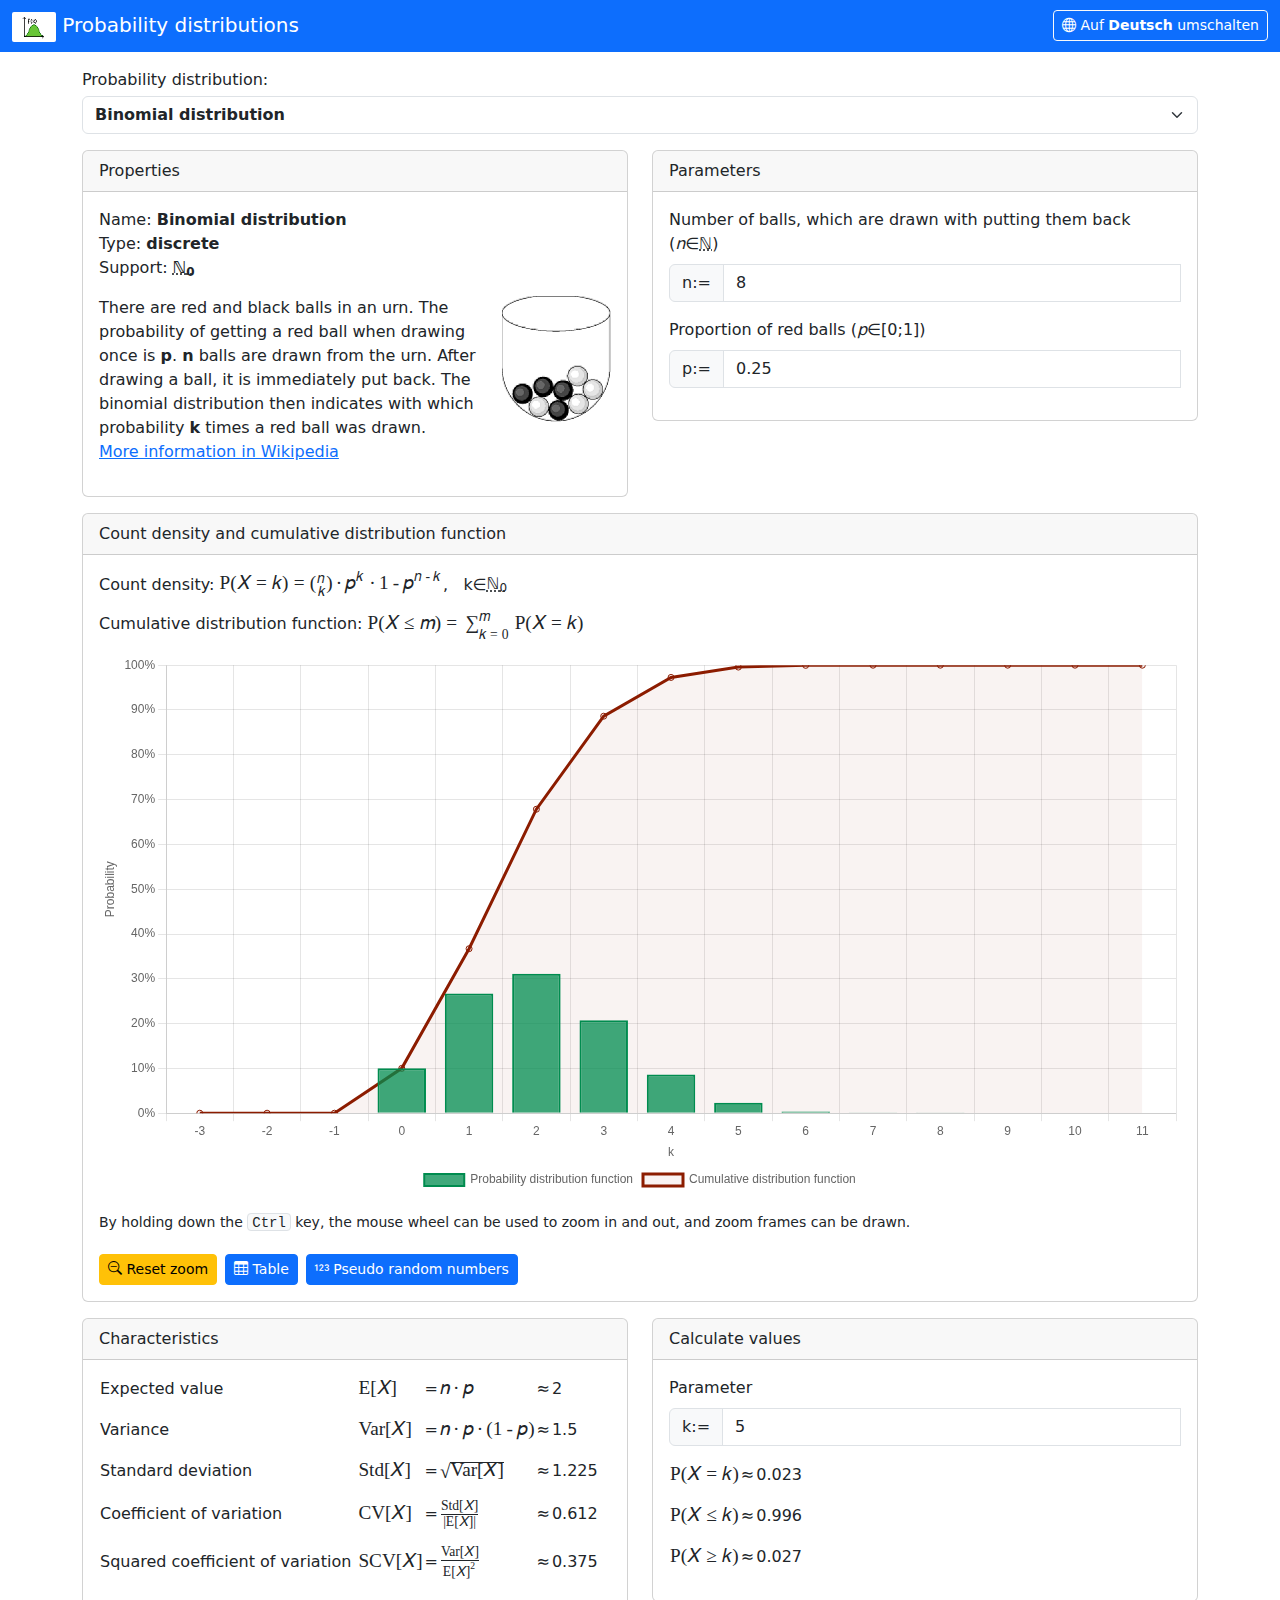
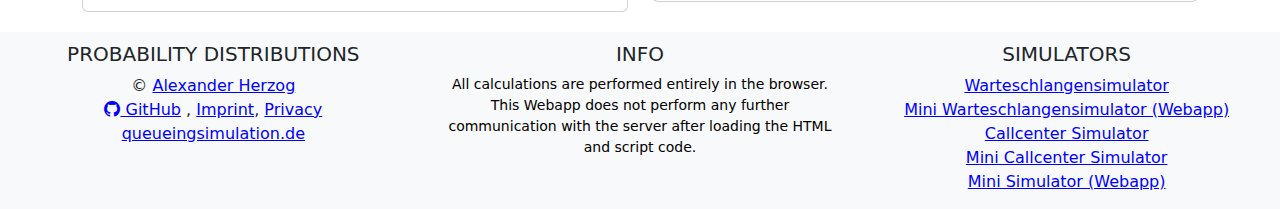
==== docs/index.html @ 10e3ef87 "W3C validation fixes" ====
<!DOCTYPE html>
<html lang="en">

<head>
  <meta charset="utf-8">
  <!--
  Copyright 2023 Alexander Herzog

  Licensed under the Apache License, Version 2.0 (the "License");
  you may not use this file except in compliance with the License.
  You may obtain a copy of the License at

  http://www.apache.org/licenses/LICENSE-2.0

  Unless required by applicable law or agreed to in writing, software
  distributed under the License is distributed on an "AS IS" BASIS,
  WITHOUT WARRANTIES OR CONDITIONS OF ANY KIND, either express or implied.
  See the License for the specific language governing permissions and
  limitations under the License.
  -->
  <title>Probability distributions</title>
  <meta name="description" content="Probability distributions">
  <meta name="keywords" content="Probability distributions">
  <!-- Begin of language independent part -->
  <meta name="author" content="Alexander Herzog">
  <meta name="viewport" content="width=device-width, initial-scale=1">
  <meta name="apple-mobile-web-app-capable" content="yes">
  <meta name="mobile-web-app-capable" content="yes">
  <meta http-equiv="Content-Security-Policy" content="base-uri 'none'; default-src 'none'; connect-src 'self'; style-src 'self' 'unsafe-inline'; script-src 'self' 'unsafe-inline'; font-src 'self'; img-src 'self' data:;">
  <link rel="shortcut icon" type="image/x-icon" href="favicon.ico">
  <link href="./libs/bootstrap.min.css" integrity="sha384-GLhlTQ8iRABdZLl6O3oVMWSktQOp6b7In1Zl3/Jr59b6EGGoI1aFkw7cmDA6j6gD" rel="stylesheet">
  <link href="./libs/bootstrap-icons.css" integrity="sha384-b6lVK+yci+bfDmaY1u0zE8YYJt0TZxLEAFyYSLHId4xoVvsrQu3INevFKo+Xir8e" rel="stylesheet" media="none" onload="if(media!='all')media='all'">
  <link href="./css/index.css" rel="stylesheet" media="none" onload="if(media!='all')media='all'">
  <script defer src="./libs/bootstrap.bundle.min.js" integrity="sha384-w76AqPfDkMBDXo30jS1Sgez6pr3x5MlQ1ZAGC+nuZB+EYdgRZgiwxhTBTkF7CXvN"></script>
  <script defer src="./libs/chart.umd.js" integrity="sha384-9R67RXFKxJXd/+QmlkaEyOhcfa0gbkwDQ4LUr1RvuTZp9u4VDylkCdExAVOi6zqz"></script>
  <script defer src="./libs/chartjs-plugin-zoom.min.js" integrity="sha384-zPzbVRXfR492Sd5D+HydTYCxxgHAfgVO8KERbLlpeH5unsmbAEXrscGUUqLZG9BM"></script>
  <script defer src="./libs/jstat.min.js" integrity="sha384-7uGOMhLhjroTamet5l69PR8EGxKUyWZlZOFFDRymtVqIfsh4Hj7uZRctW67ZCdkD"></script>
  <script defer src="./libs/neutralino.js"></script>
</head>

<body>
<div id="infoLoading">Loading...</div>
<div id="mainContent" style="display: none;">

<!-- Navigation -->

<nav class="navbar navbar-expand-lg navbar-dark bg-primary sticky-top" id="navbar_main"><div class="container-fluid">
  <span class="navbar-brand mb-0 h1">
  <span id="logoBox"><img src="[data-uri]" width="24" height="24" alt="Logo"></span>
  <span id="appName1"></span>
  </span>
  <button type="button" class="btn btn-outline-light bi-globe btn-sm" id="languageButton"><span class="menuButtonTitle">
    <span class="menuButtonTitleShort"></span>
    <span class="menuButtonTitleLong"></span>
  </span></button>
</div></nav>

<!-- Content -->

<main><div class="container pt-3">

<label for="distSelect" class="form-label mb-0"><span id="distSelectLabel"></span>:</label>
<select class="form-select mt-1" id="distSelect"></select>

<div id="distributionArea"></div>

<div id="downloadInfoArea"></div>

</div></main>

<!-- Footer -->

<footer class="page-footer font-small bg-light" style="margin-top: 20px; padding-top: 10px;">
<div class="container-fluid text-center text-md-left">
<div class="row">

<div class="col-md-4 mt-md-0 mt-4">
<h3 class="h5 text-uppercase" id="appName2">&nbsp;</h3>
<ul class="list-unstyled">
  <li>&copy; <a href="https://github.com/A-Herzog" target="_blank">Alexander Herzog</a></li>
  <li>
    <a href="https://github.com/A-Herzog/Distributions" target="_blank" class="bi-github"> GitHub</a>
    <span id="infoLocalDataOnly1">,
    <a href="https://aka.ms/impressum" target="_blank" id="linkImprint"></a>,
    <a href="https://docs.github.com/site-policy/privacy-policies/github-privacy-statement" target="_blank" id="linkPrivacy"></a>
    </span>
  </li>
  <li><a target="_blank" id="linkMainHome" href=""></a></li>
</ul>
</div>

<div class="col-md-4 mb-md-0 mb-4" id="infoLocalDataOnly2">
<h3 class="h5 text-uppercase">&nbsp;</h3>
<div class="small" style="color: black;"></div>
</div>

<div class="col-md-4 mb-md-0 mb-4">
<h3 class="h5 text-uppercase" id="infoSimulators">&nbsp;</h3>
<ul class="list-unstyled">
  <li><a href="https://a-herzog.github.io/Warteschlangensimulator" target="_blank">Warteschlangensimulator</a></li>
  <li><a href="https://a-herzog.github.io/MiniWarteschlangensimulator" target="_blank">Mini Warteschlangensimulator (Webapp)</a></li>
  <li><a href="https://github.com/A-Herzog/Callcenter-Simulator" target="_blank">Callcenter Simulator</a></li>
  <li><a href="https://github.com/A-Herzog/Mini-Callcenter-Simulator" target="_blank">Mini Callcenter Simulator</a></li>
  <li><a href="https://www.simzentrum.de/fileadmin/minisim/" target="_blank">Mini Simulator (Webapp)</a></li>
</ul>
</div>

</div>
</div>
</footer>

</div>

<script src='./index.js' type="module"></script>

</body>
</html>
---- docs/css/index.css ----
.menuButtonTitleShort {
  display: none;
}

@media only screen and (max-width: 550px) {
  .menuButtonTitle {
    display: none;
  }
}

@media only screen and (max-width: 900px) {
  .menuButtonTitleLong {
    display: none;
  }
  .menuButtonTitleShort {
    display: inline;
  }
}

#logoBox {
  background-color: white;
  padding: 1px 10px 5px 10px;
  border-radius: 2px;
}

#languageButton {
  color: white;
}

#languageButton:hover {
  color: black;
}

#distSelect {
  font-weight: bold;
}

footer {
  margin-top: 20px;
  padding-top: 10px;
}

footer a {
  color: blue;
  text-decoration-color: blue;
}
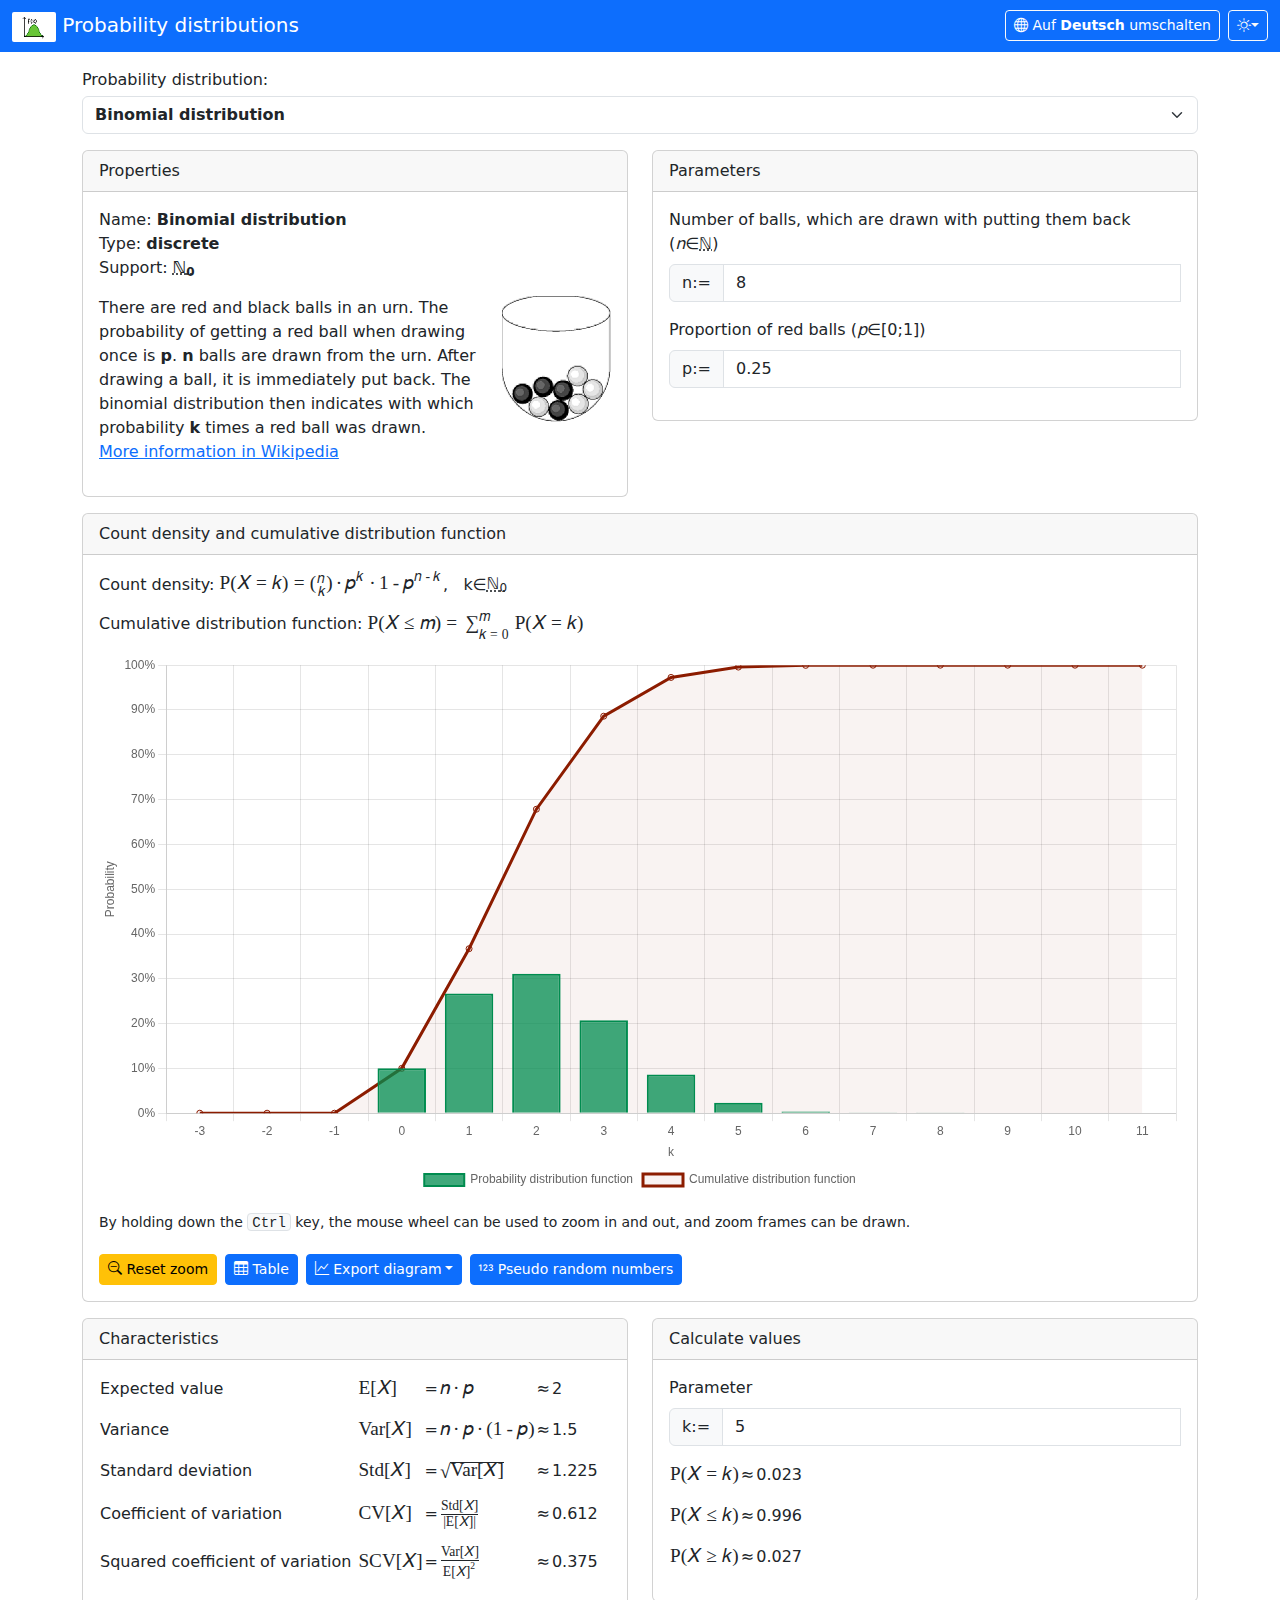
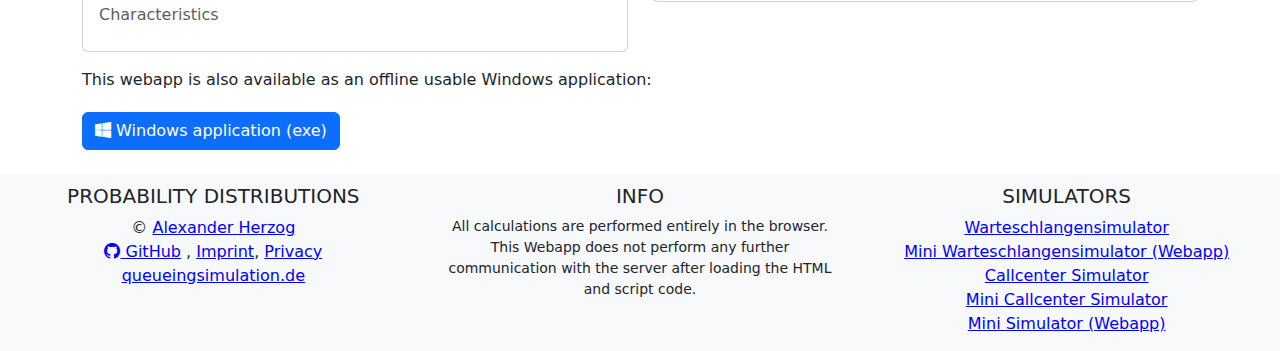
==== commit 3c5305f7: "Optional dark mode" ====
--- a/docs/index.html
+++ b/docs/index.html
@@ -28,10 +28,10 @@
   <meta name="mobile-web-app-capable" content="yes">
   <meta http-equiv="Content-Security-Policy" content="base-uri 'none'; default-src 'none'; connect-src 'self'; style-src 'self' 'unsafe-inline'; script-src 'self' 'unsafe-inline'; font-src 'self'; img-src 'self' data:;">
   <link rel="shortcut icon" type="image/x-icon" href="favicon.ico">
-  <link href="./libs/bootstrap.min.css" integrity="sha384-GLhlTQ8iRABdZLl6O3oVMWSktQOp6b7In1Zl3/Jr59b6EGGoI1aFkw7cmDA6j6gD" rel="stylesheet">
+  <link href="./libs/bootstrap.min.css" integrity="sha384-T3c6CoIi6uLrA9TneNEoa7RxnatzjcDSCmG1MXxSR1GAsXEV/Dwwykc2MPK8M2HN" rel="stylesheet">
   <link href="./libs/bootstrap-icons.css" integrity="sha384-b6lVK+yci+bfDmaY1u0zE8YYJt0TZxLEAFyYSLHId4xoVvsrQu3INevFKo+Xir8e" rel="stylesheet" media="none" onload="if(media!='all')media='all'">
   <link href="./css/index.css" rel="stylesheet" media="none" onload="if(media!='all')media='all'">
-  <script defer src="./libs/bootstrap.bundle.min.js" integrity="sha384-w76AqPfDkMBDXo30jS1Sgez6pr3x5MlQ1ZAGC+nuZB+EYdgRZgiwxhTBTkF7CXvN"></script>
+  <script defer src="./libs/bootstrap.bundle.min.js" integrity="sha384-C6RzsynM9kWDrMNeT87bh95OGNyZPhcTNXj1NW7RuBCsyN/o0jlpcV8Qyq46cDfL"></script>
   <script defer src="./libs/chart.umd.js" integrity="sha384-9R67RXFKxJXd/+QmlkaEyOhcfa0gbkwDQ4LUr1RvuTZp9u4VDylkCdExAVOi6zqz"></script>
   <script defer src="./libs/chartjs-plugin-zoom.min.js" integrity="sha384-zPzbVRXfR492Sd5D+HydTYCxxgHAfgVO8KERbLlpeH5unsmbAEXrscGUUqLZG9BM"></script>
   <script defer src="./libs/jstat.min.js" integrity="sha384-7uGOMhLhjroTamet5l69PR8EGxKUyWZlZOFFDRymtVqIfsh4Hj7uZRctW67ZCdkD"></script>
@@ -49,10 +49,19 @@
   <span id="logoBox"><img src="[data-uri]" width="24" height="24" alt="Logo"></span>
   <span id="appName1"></span>
   </span>
-  <button type="button" class="btn btn-outline-light bi-globe btn-sm" id="languageButton"><span class="menuButtonTitle">
+  <ul class="navbar-nav me-auto"></ul>
+  <button type="button" class="btn btn-outline-light bi-globe btn-sm me-2" id="languageButton"><span class="menuButtonTitle">
     <span class="menuButtonTitleShort"></span>
     <span class="menuButtonTitleLong"></span>
   </span></button>
+  <div class="dropdown" style="display: inline-block;">
+    <button type="button" class="btn btn-outline-light bi-sun btn-sm dropdown-toggle" id="menuColorMode" data-bs-toggle="dropdown"></button>
+    <ul class="dropdown-menu dropdown-menu-end">
+      <li role="tab"><a class="dropdown-item" id="menuColorModeLight" href="?" onclick="localStorage.setItem('selectedColorMode','light')"></a></li>
+      <li role="tab"><a class="dropdown-item" id="menuColorModeDark" href="?" onclick="localStorage.setItem('selectedColorMode','dark')"></a></li>
+      <li role="tab"><a class="dropdown-item" id="menuColorModeSystemDefault" href="?" onclick="localStorage.removeItem('selectedColorMode')"></a></li>
+    </ul>
+  </div>
 </div></nav>
 
 <!-- Content -->
@@ -91,7 +100,7 @@
 
 <div class="col-md-4 mb-md-0 mb-4" id="infoLocalDataOnly2">
 <h3 class="h5 text-uppercase">&nbsp;</h3>
-<div class="small" style="color: black;"></div>
+<div class="small"></div>
 </div>
 
 <div class="col-md-4 mb-md-0 mb-4">
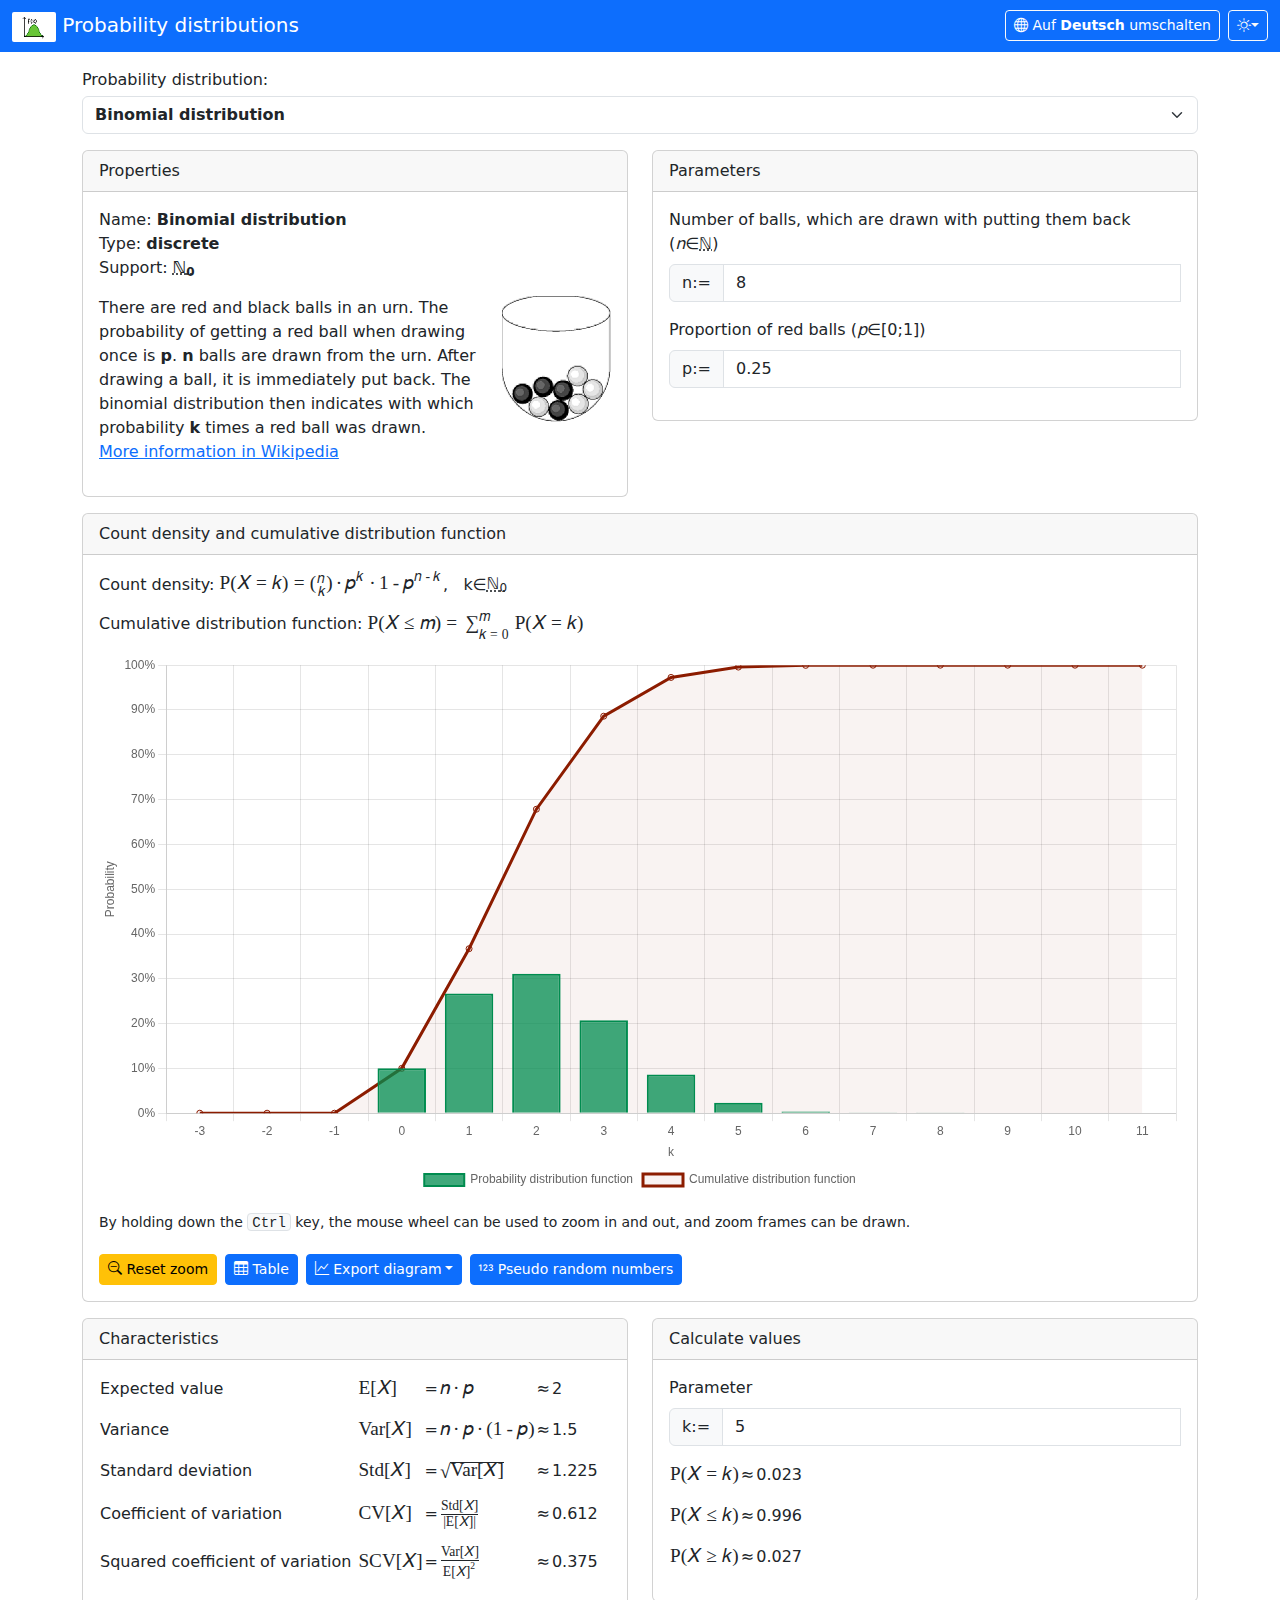
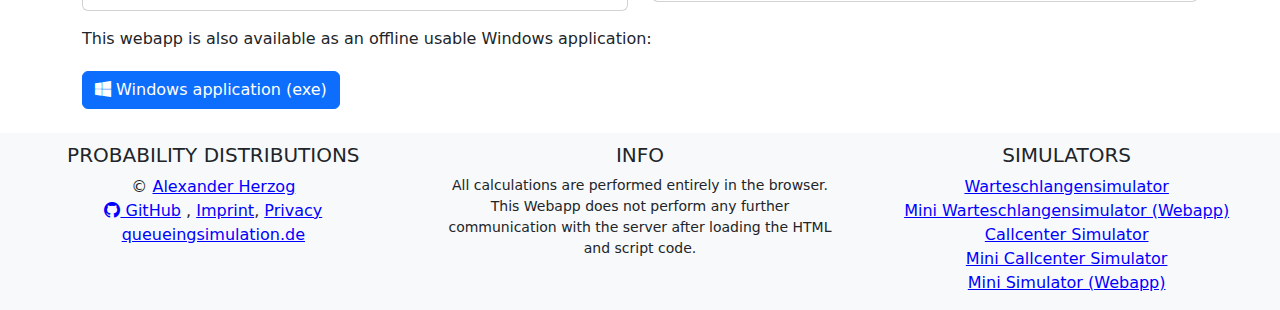
==== commit 2ddb836e: "Fixed link in footer and visual fix" ====
--- a/docs/index.html
+++ b/docs/index.html
@@ -110,7 +110,7 @@
   <li><a href="https://a-herzog.github.io/MiniWarteschlangensimulator" target="_blank">Mini Warteschlangensimulator (Webapp)</a></li>
   <li><a href="https://github.com/A-Herzog/Callcenter-Simulator" target="_blank">Callcenter Simulator</a></li>
   <li><a href="https://github.com/A-Herzog/Mini-Callcenter-Simulator" target="_blank">Mini Callcenter Simulator</a></li>
-  <li><a href="https://www.simzentrum.de/fileadmin/minisim/" target="_blank">Mini Simulator (Webapp)</a></li>
+  <li><a href="https://a-herzog.github.io/MiniSimulator/" target="_blank">Mini Simulator (Webapp)</a></li>
 </ul>
 </div>
 
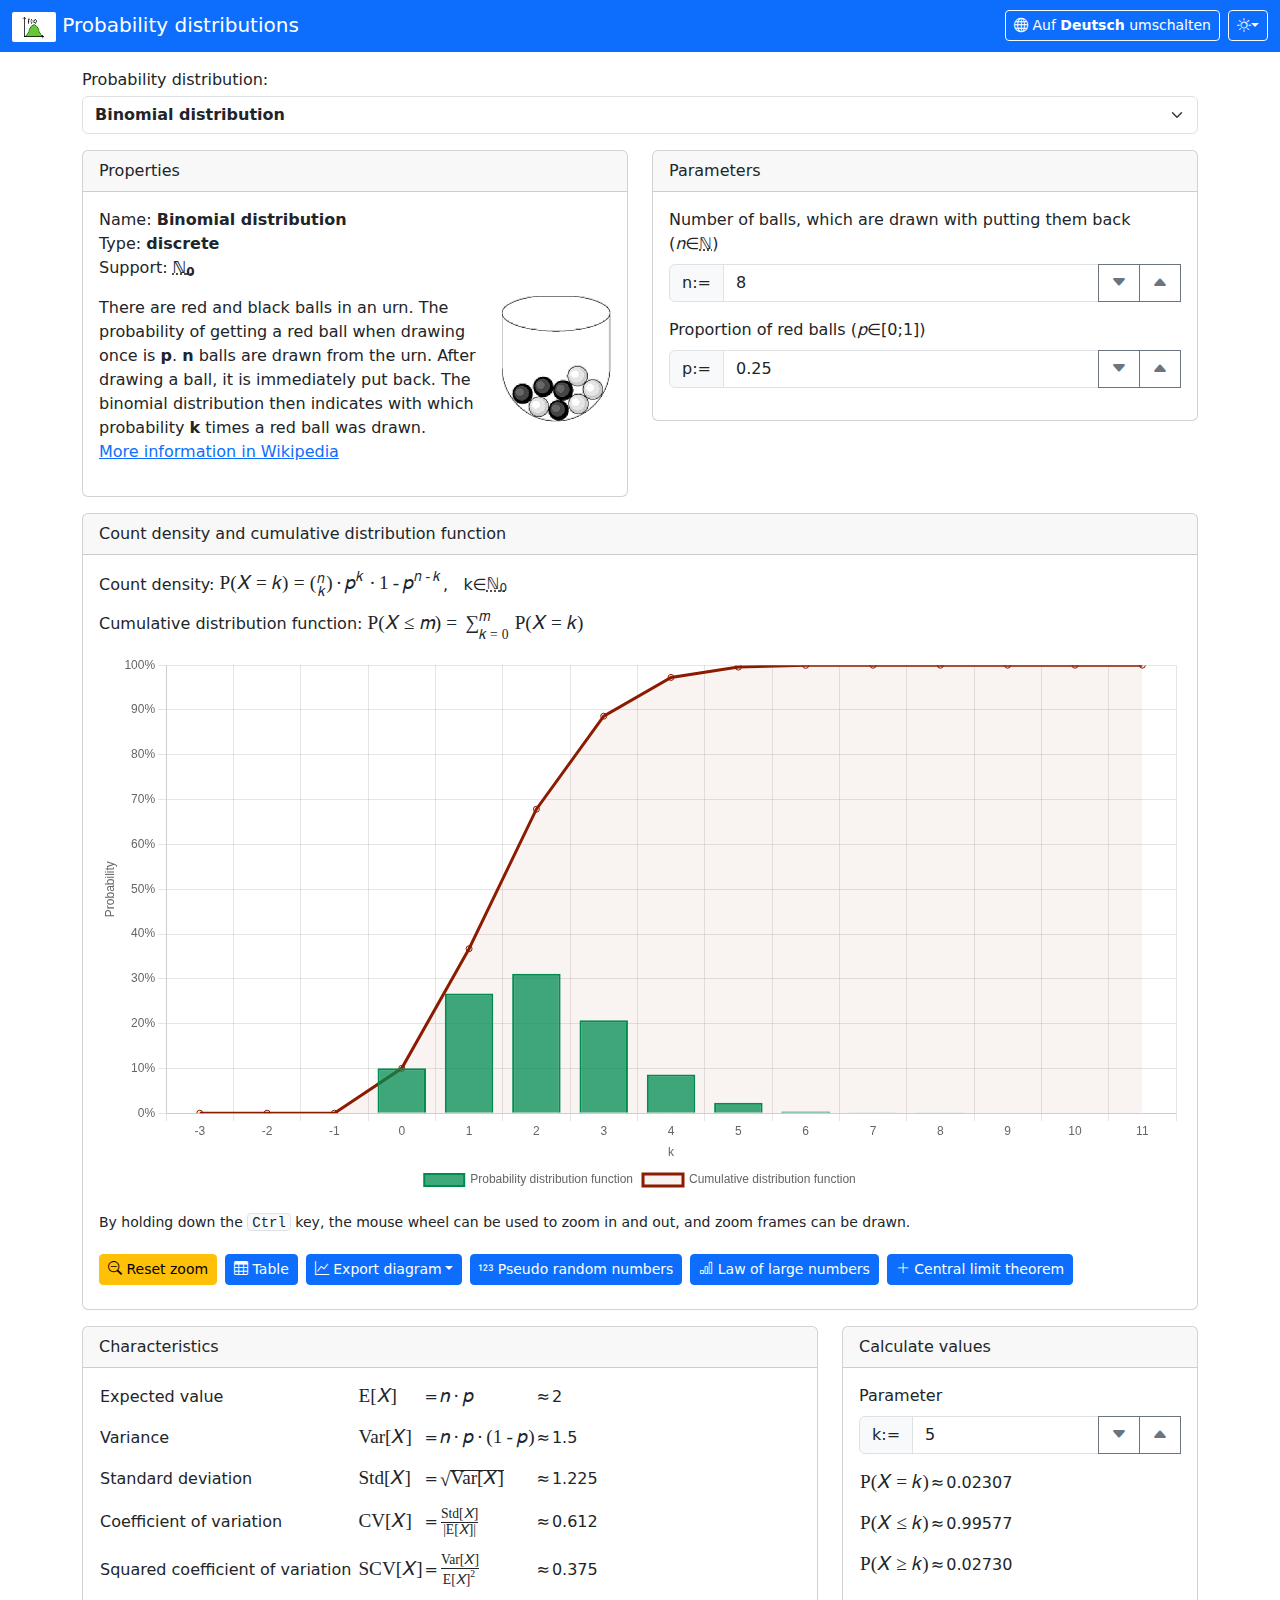
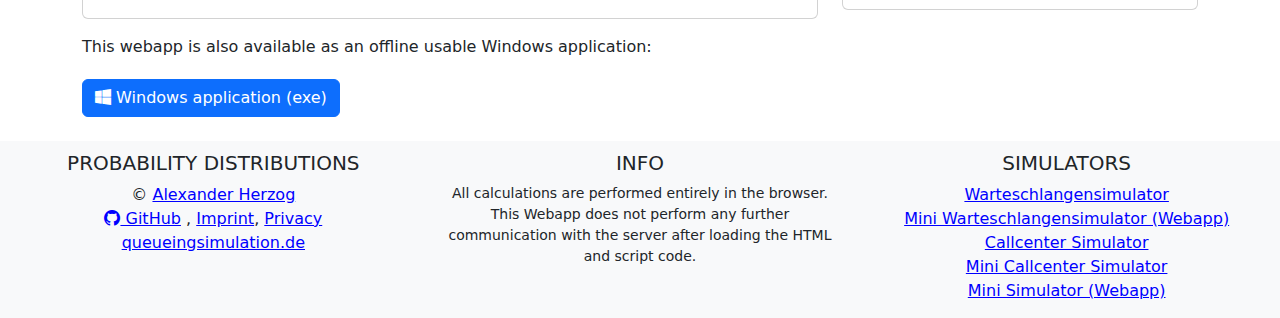
==== commit 4b00d373: "Noscript info" ====
--- a/docs/index.html
+++ b/docs/index.html
@@ -39,7 +39,7 @@
 </head>
 
 <body>
-<div id="infoLoading">Loading...</div>
+<div id="infoLoading">Loading...<noscript><br><span style='color: red';>This webapp requires Javascript to be executed.</span></noscript></div>
 <div id="mainContent" style="display: none;">
 
 <!-- Navigation -->
@@ -56,7 +56,7 @@
   </span></button>
   <div class="dropdown" style="display: inline-block;">
     <button type="button" class="btn btn-outline-light bi-sun btn-sm dropdown-toggle" id="menuColorMode" data-bs-toggle="dropdown"></button>
-    <ul class="dropdown-menu dropdown-menu-end">
+    <ul class="dropdown-menu dropdown-menu-end" role="tablist">
       <li role="tab"><a class="dropdown-item" id="menuColorModeLight" href="?" onclick="localStorage.setItem('selectedColorMode','light')"></a></li>
       <li role="tab"><a class="dropdown-item" id="menuColorModeDark" href="?" onclick="localStorage.setItem('selectedColorMode','dark')"></a></li>
       <li role="tab"><a class="dropdown-item" id="menuColorModeSystemDefault" href="?" onclick="localStorage.removeItem('selectedColorMode')"></a></li>
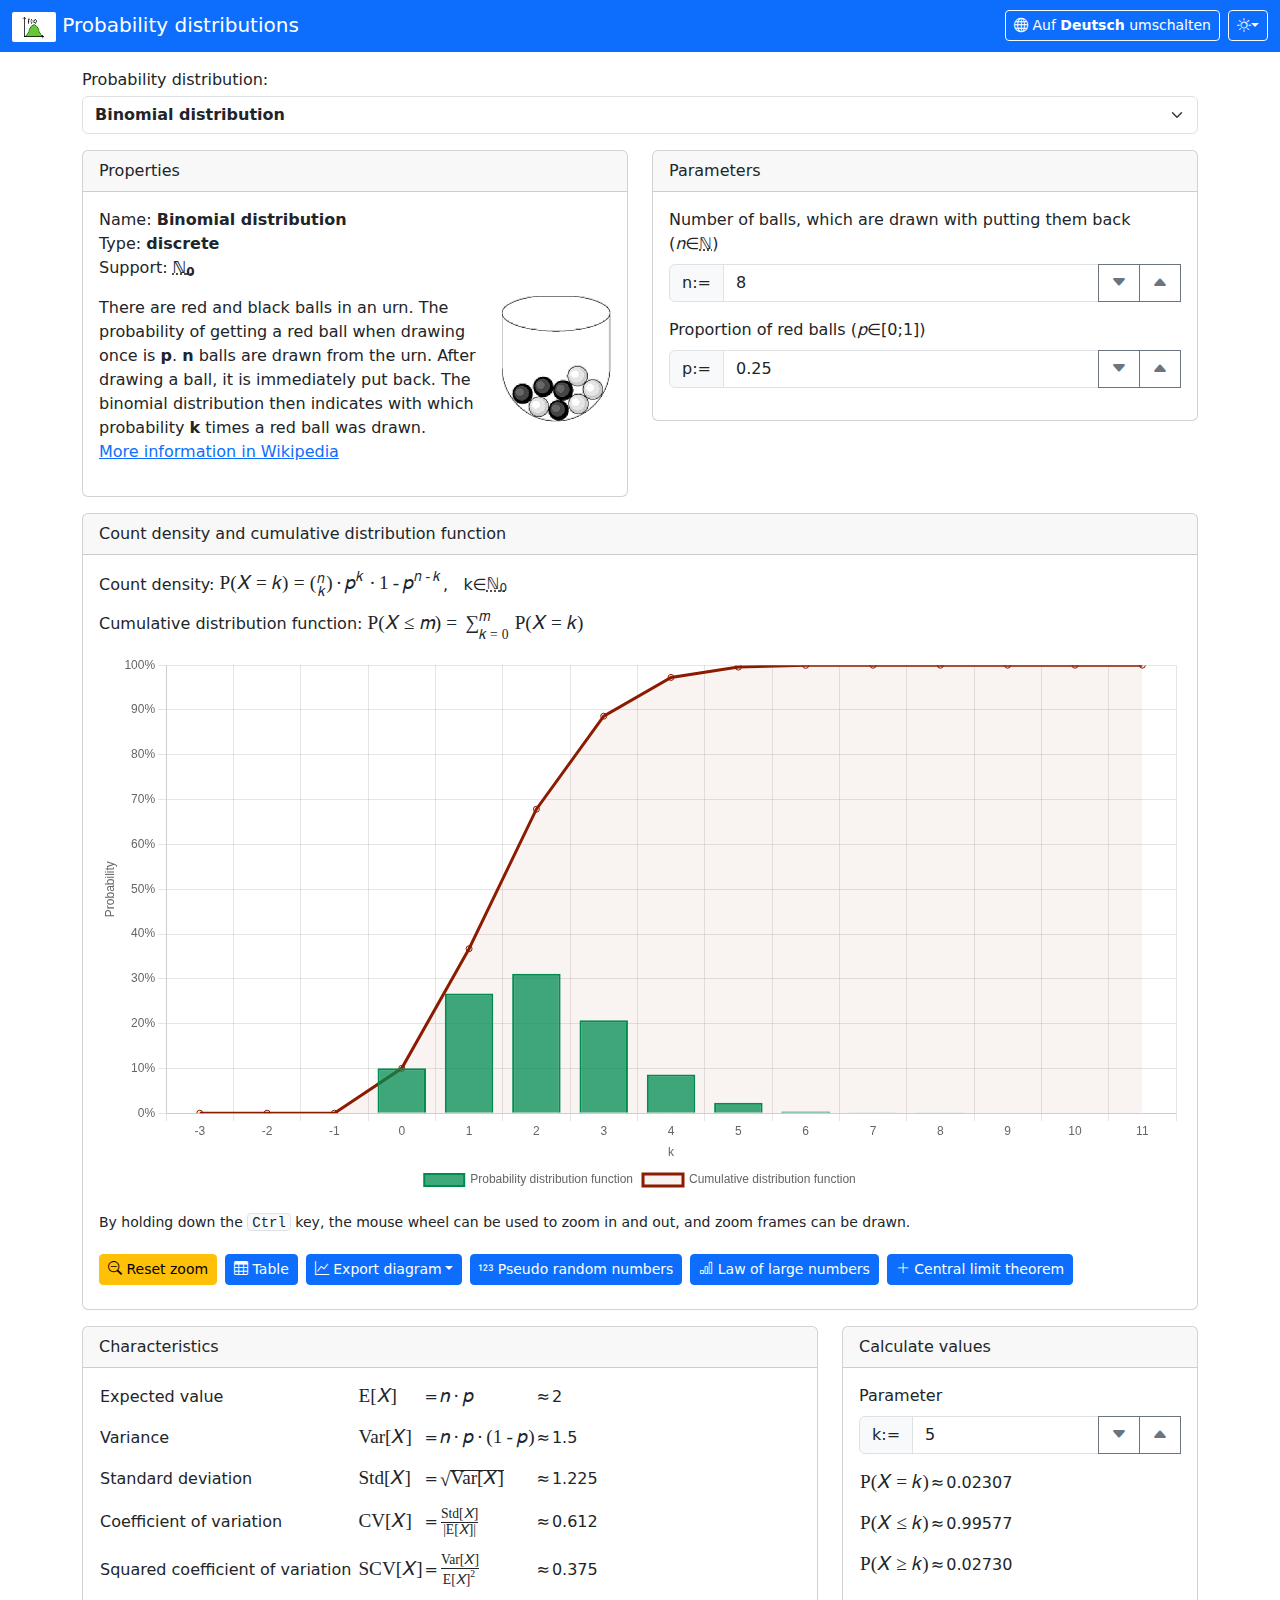
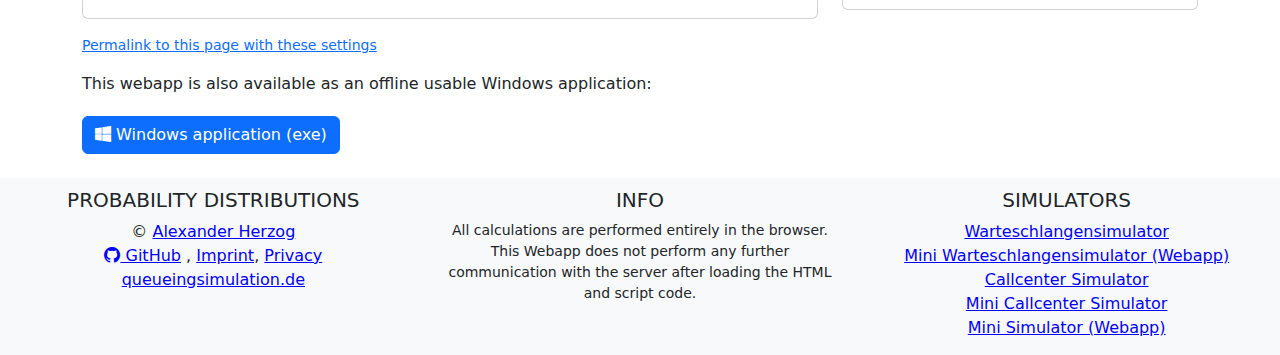
==== commit 22685035: "Show permalinks" ====
--- a/docs/index.html
+++ b/docs/index.html
@@ -73,6 +73,8 @@
 
 <div id="distributionArea"></div>
 
+<div class="mt-3 small"><a id="PermaLink" href=""></a></div>
+
 <div id="downloadInfoArea"></div>
 
 </div></main>
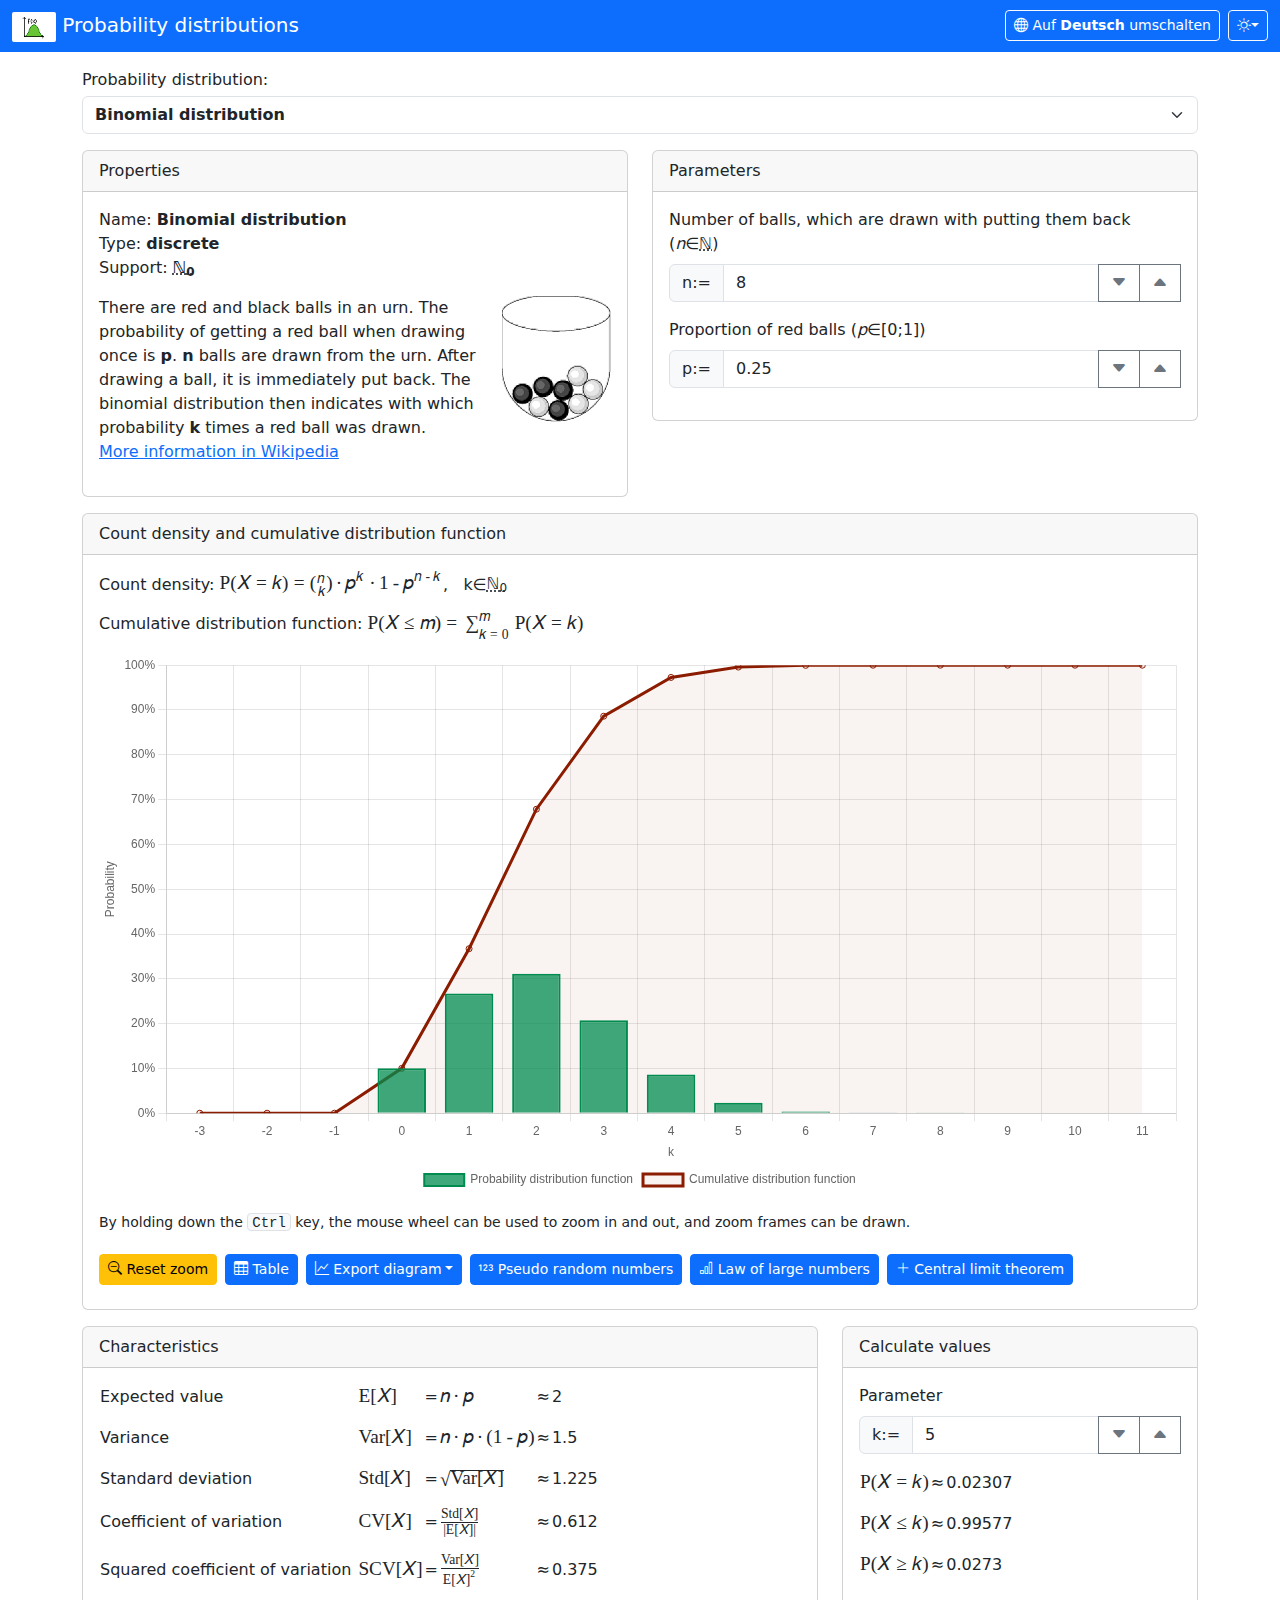
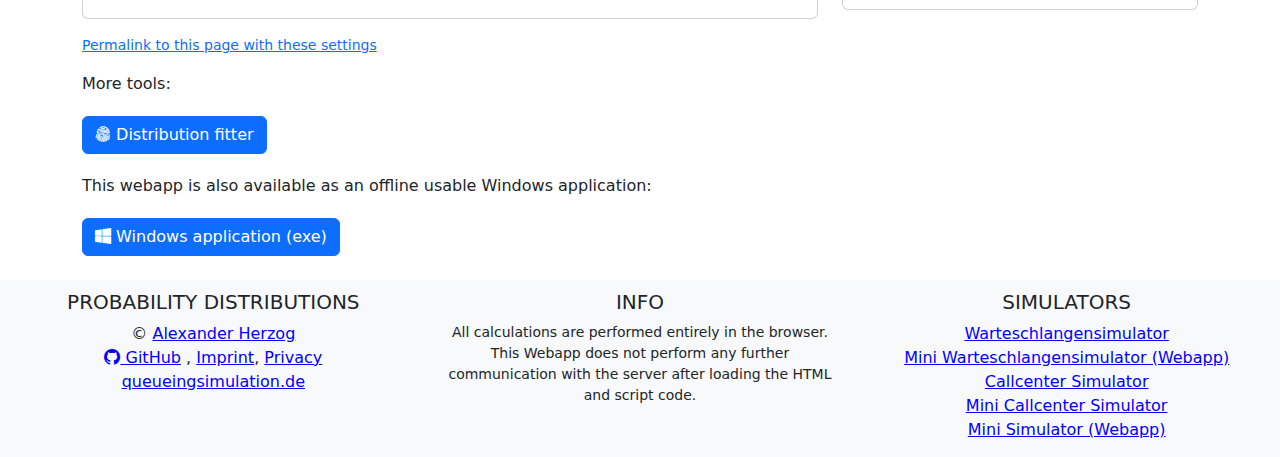
==== commit d0ee0810: "Added distribution fitter" ====
--- a/docs/index.html
+++ b/docs/index.html
@@ -32,7 +32,7 @@
   <link href="./libs/bootstrap-icons.css" integrity="sha384-b6lVK+yci+bfDmaY1u0zE8YYJt0TZxLEAFyYSLHId4xoVvsrQu3INevFKo+Xir8e" rel="stylesheet" media="none" onload="if(media!='all')media='all'">
   <link href="./css/index.css" rel="stylesheet" media="none" onload="if(media!='all')media='all'">
   <script defer src="./libs/bootstrap.bundle.min.js" integrity="sha384-C6RzsynM9kWDrMNeT87bh95OGNyZPhcTNXj1NW7RuBCsyN/o0jlpcV8Qyq46cDfL"></script>
-  <script defer src="./libs/chart.umd.js" integrity="sha384-9R67RXFKxJXd/+QmlkaEyOhcfa0gbkwDQ4LUr1RvuTZp9u4VDylkCdExAVOi6zqz"></script>
+  <script defer src="./libs/chart.umd.js" integrity="sha384-tgbB5AKnszdcfwcZtTfuhR3Ko1XZdlDfsLtkxiiAZiVkkXCkFmp+FQFh+V/UTo54"></script>
   <script defer src="./libs/chartjs-plugin-zoom.min.js" integrity="sha384-zPzbVRXfR492Sd5D+HydTYCxxgHAfgVO8KERbLlpeH5unsmbAEXrscGUUqLZG9BM"></script>
   <script defer src="./libs/jstat.min.js" integrity="sha384-7uGOMhLhjroTamet5l69PR8EGxKUyWZlZOFFDRymtVqIfsh4Hj7uZRctW67ZCdkD"></script>
   <script defer src="./libs/neutralino.js"></script>
@@ -75,7 +75,7 @@
 
 <div class="mt-3 small"><a id="PermaLink" href=""></a></div>
 
-<div id="downloadInfoArea"></div>
+<div id="bottomInfoArea"></div>
 
 </div></main>
 
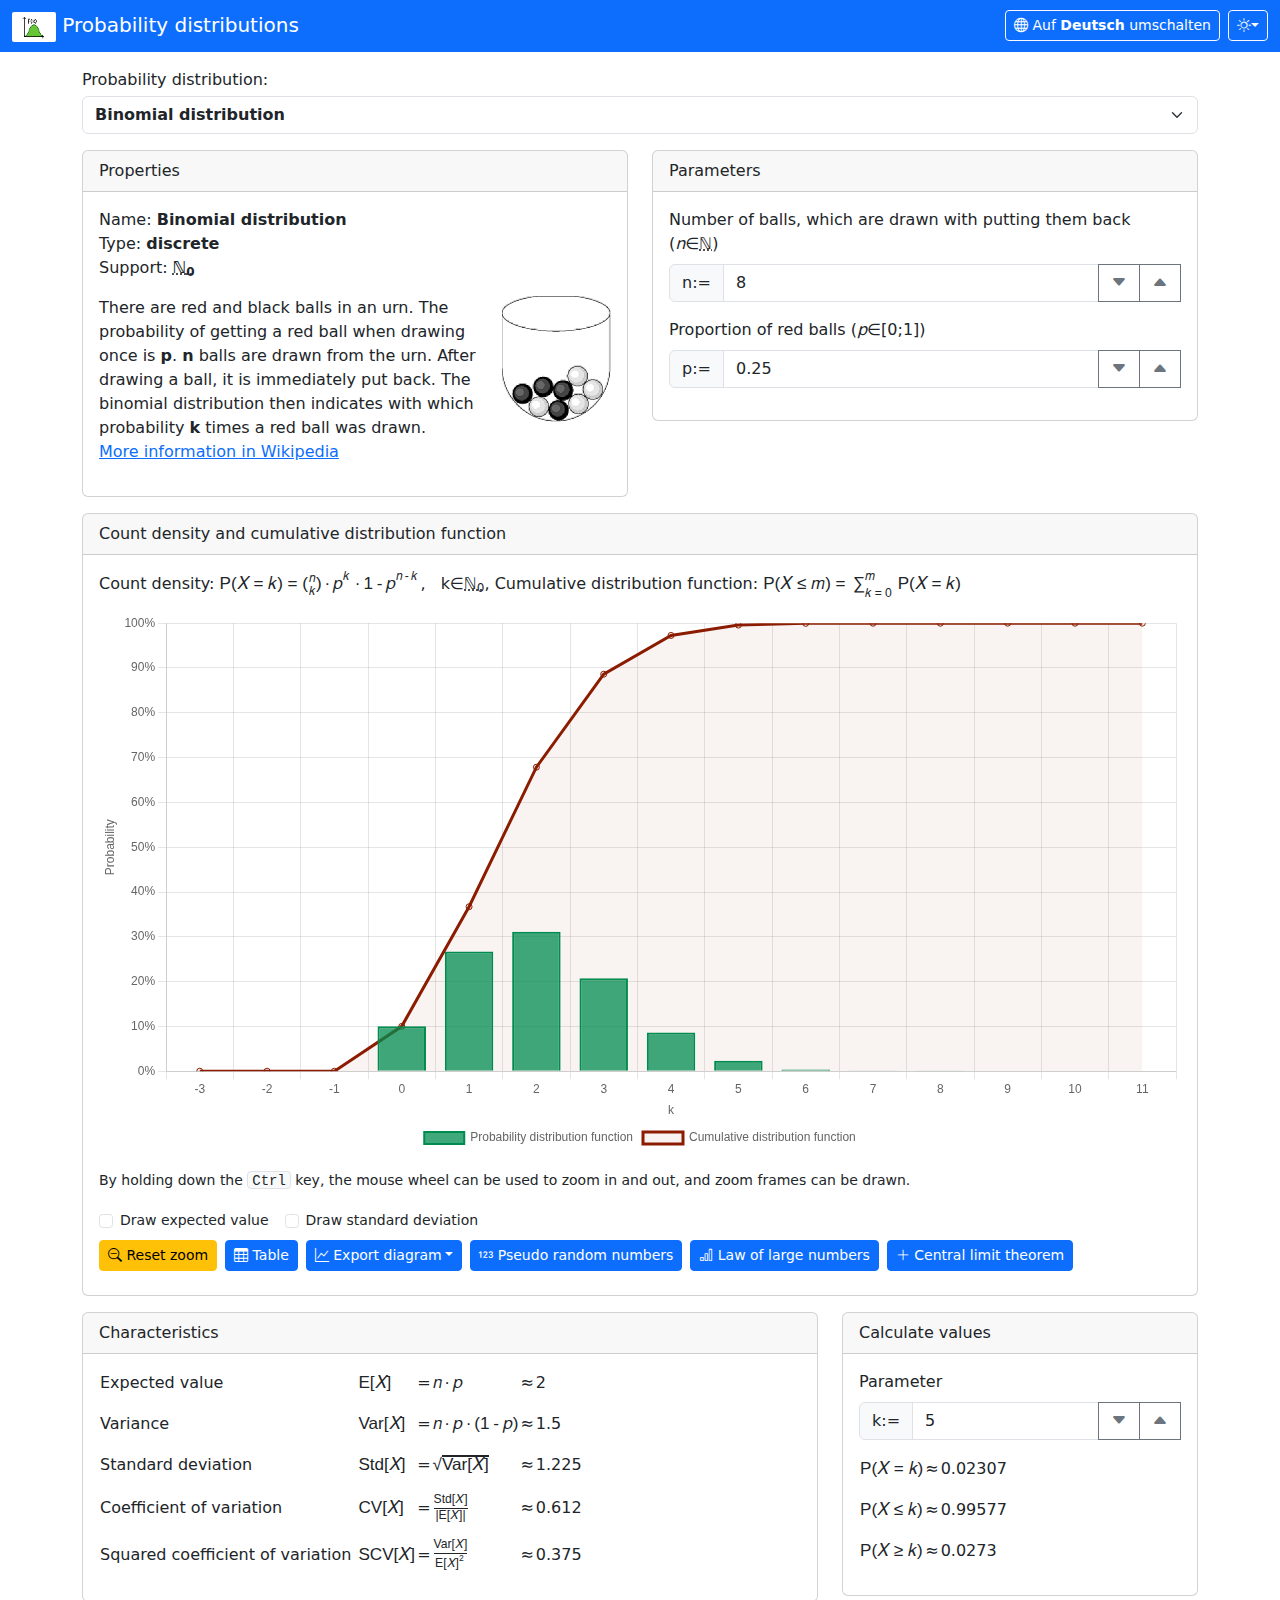
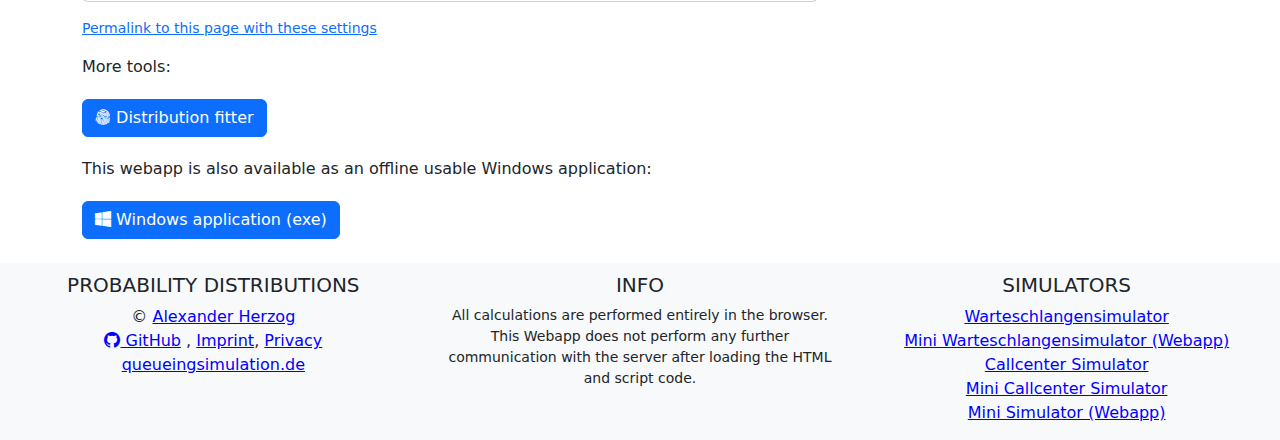
==== commit 90d2e4bc: "Show E and Std in diagrams" ====
--- a/docs/index.html
+++ b/docs/index.html
@@ -34,6 +34,7 @@
   <script defer src="./libs/bootstrap.bundle.min.js" integrity="sha384-C6RzsynM9kWDrMNeT87bh95OGNyZPhcTNXj1NW7RuBCsyN/o0jlpcV8Qyq46cDfL"></script>
   <script defer src="./libs/chart.umd.js" integrity="sha384-tgbB5AKnszdcfwcZtTfuhR3Ko1XZdlDfsLtkxiiAZiVkkXCkFmp+FQFh+V/UTo54"></script>
   <script defer src="./libs/chartjs-plugin-zoom.min.js" integrity="sha384-zPzbVRXfR492Sd5D+HydTYCxxgHAfgVO8KERbLlpeH5unsmbAEXrscGUUqLZG9BM"></script>
+  <script defer src="./libs/chartjs-plugin-annotation.min.js" integrity="sha384-LlnIQjhuirFXtmws5wJdVC+rflp3IgecA4NEipW6tmYswuvjVo3iJcg55F5cOO3D"></script>
   <script defer src="./libs/jstat.min.js" integrity="sha384-7uGOMhLhjroTamet5l69PR8EGxKUyWZlZOFFDRymtVqIfsh4Hj7uZRctW67ZCdkD"></script>
   <script defer src="./libs/neutralino.js"></script>
 </head>
